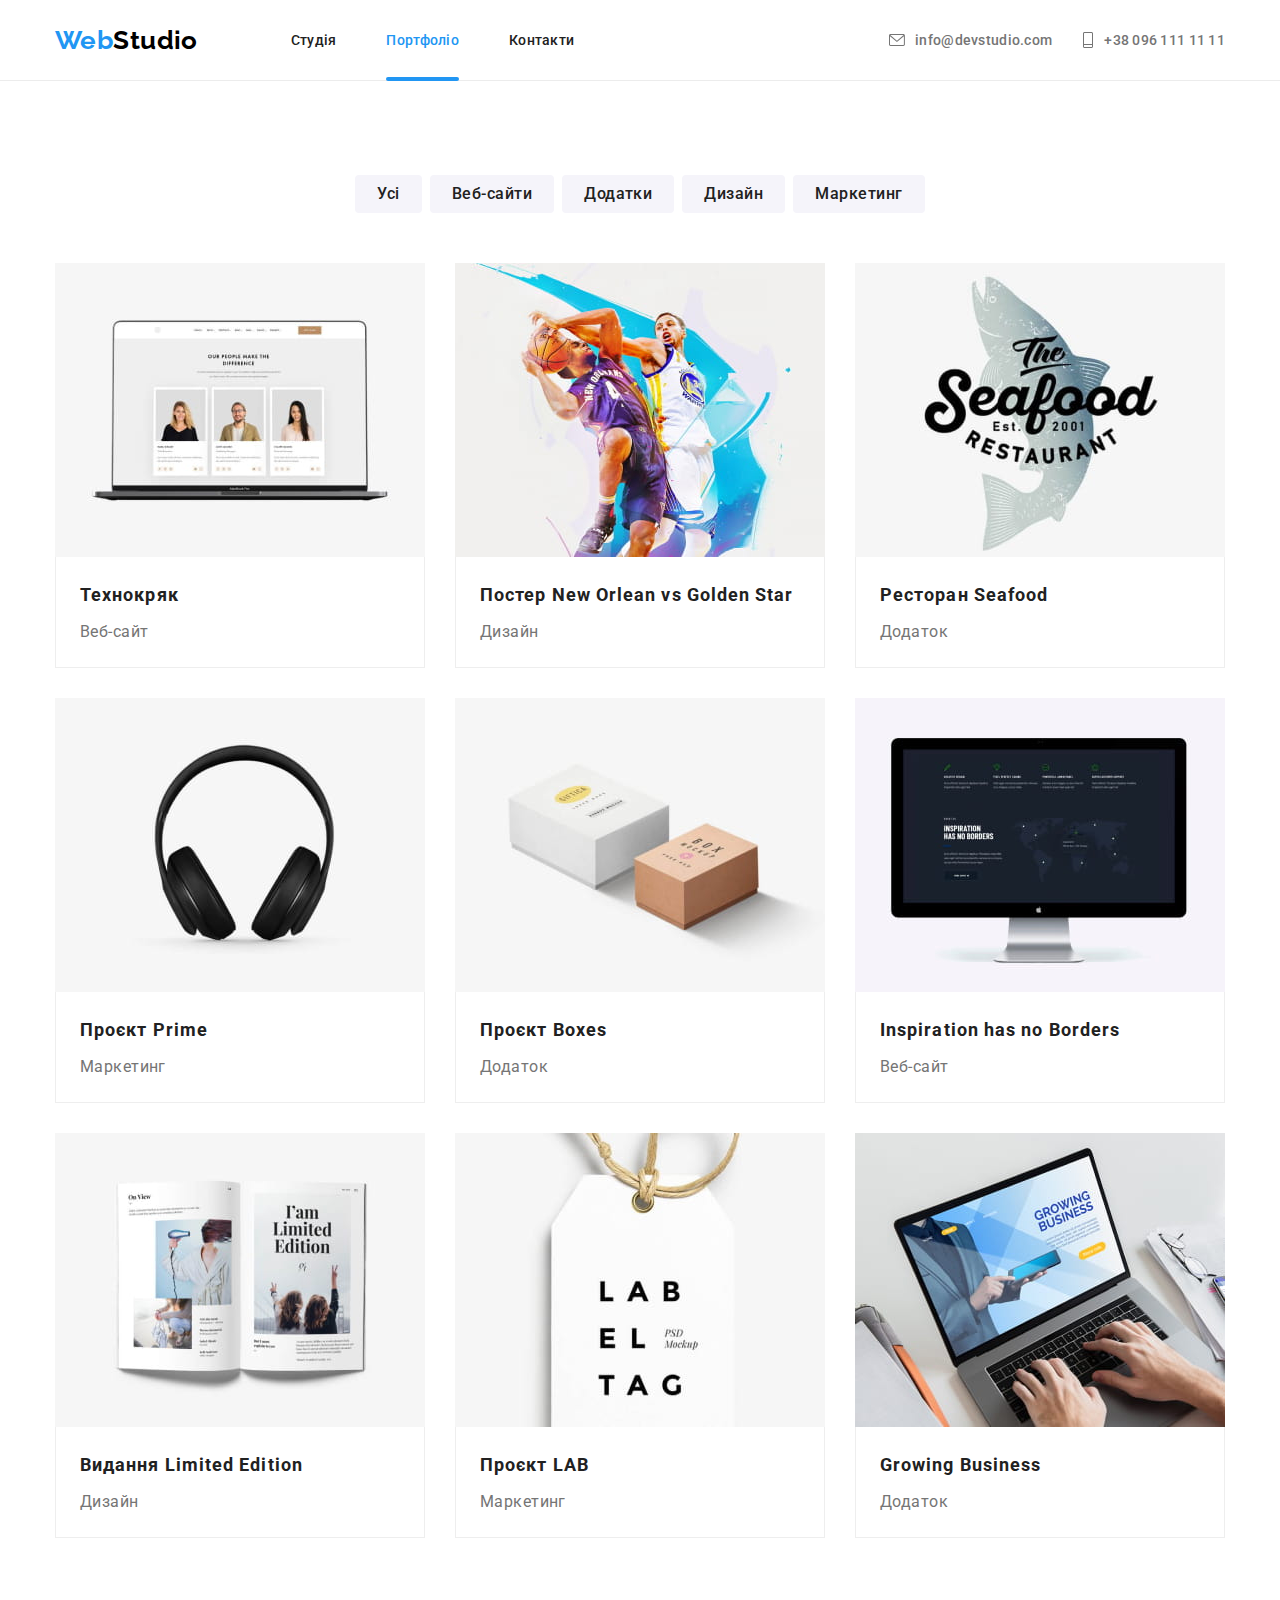
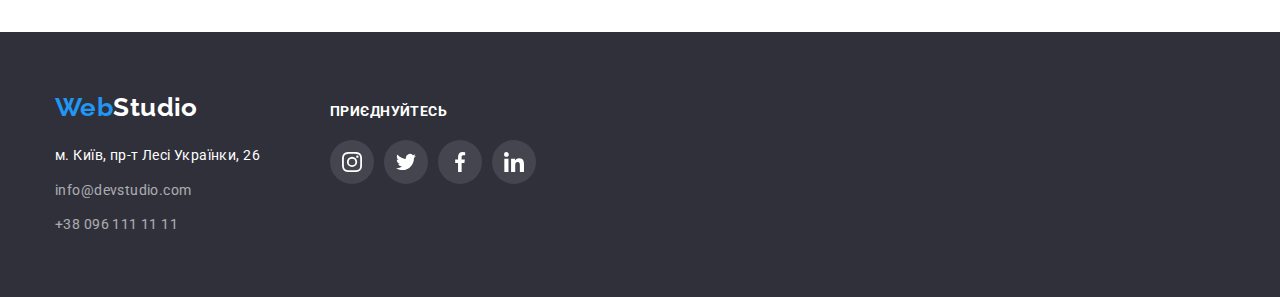
==== portfolio.html @ 5ddc84bd "Create animation for portfolio cards" ====
<!DOCTYPE html>
<html lang="uk">
  <head>
    <meta charset="UTF-8" />
    <meta http-equiv="X-UA-Compatible" content="IE=edge" />
    <meta name="viewport" content="width=device-width, initial-scale=1.0" />
    <title>Портфоліо</title>
    <link
      rel="stylesheet"
      href="https://cdnjs.cloudflare.com/ajax/libs/modern-normalize/1.0.0/modern-normalize.min.css"
    />
    <link rel="stylesheet" href="./css/styles.css" />
    <link rel="preconnect" href="https://fonts.googleapis.com" />
    <link rel="preconnect" href="https://fonts.gstatic.com" crossorigin />
    <link
      href="https://fonts.googleapis.com/css2?family=Raleway:wght@700&family=Roboto:wght@400;500;700;900&display=swap"
      rel="stylesheet"
    />
  </head>
  <body>
    <header class="menu-list-border">
      <div class="container menu-list">
        <a href="./index.html" class="link logo-studio"><span class="logo-web">Web</span>Studio</span></a>
        <nav class="nav-list">
          <ul class="list link-nav-list">
            <li>
              <a href="./index.html" class="link link-nav">Студія</a>
            </li>
            <li>
              <a href="./portfolio.html" class="link link-nav-current">Портфоліо</a>
            </li>
            <li>
              <a href="#" class="link link-nav">Контакти</a>
            </li>
          </ul>
        </nav>
        <ul class="list site-nav">
          <li class="site-nav-button">
            <a href="mailto:info@devstudio.com" class="link link-email">
              <svg role="img" width="16px" height="12px" class="envelope">
                <use href="./images/icons.svg#icon-envelope"></use>
              </svg>
              info@devstudio.com
            </a>
          </li>
          <li class="site-nav-button">
            <a href="tel:+380961111111" class="link link-email">
              <svg role="img" width="12px" height="16px" class="mobile">
                <use href="./images/icons.svg#icon-mobile"></use>
              </svg>
              +38 096 111 11 11
            </a>
          </li>
        </ul>
      </div>
    </header>
    <main>
      <div class="container">
        <h1 class="portfolio-h1">Портфоліо</h1>
        <ul class="section list filter-list">
          <li>
            <button type="button" class="filter">Усі</button>
          </li>
          <li>
            <button type="button" class="filter">Веб-сайти</button>
          </li>
          <li>
            <button type="button" class="filter">Додатки</button>
          </li>
          <li>
            <button type="button" class="filter">Дизайн</button>
          </li>
          <li>
            <button type="button" class="filter">Маркетинг</button>
          </li>
        </ul>
        <ul class="section list projects">
          <li>
            <a href="#" class="link project-link">
              <img
                src="./images/port_tehnocryak.jpg"
                width="370"
                height="294"
                alt="Веб-сайт Технокряк"
              />
              <div class="project-info">
                <h2 class="project-name">Технокряк</h2>
                <p class="project-type">Веб-сайт</p>
              </div>
              <div class="overlay-project-link">
                <p class="overlay-info">Ресурс пропонує комплексні пропозиції з різним рівнем функціоналу та сервісів. Все це дозволить відвідувачу отримати вичерпні відомості про компанію чи приватну особу.</p>
              </div>
            </a>
          </li>
          <li>
            <a href="#" class="link project-link">
            <img
              src="./images/port_new_orlean.jpg"
              width="370"
              height="294"
              alt="Постер New Orlean vs Golden Starк"
            />
            <div class="project-info">
              <h2 class="project-name" class="project-name">
                Постер New Orlean vs Golden Star
              </h2>
              <p class="project-type">Дизайн</p>
            </div>
            <div class="overlay-project-link">
              <p class="overlay-info">Ресурс пропонує комплексні пропозиції з різним рівнем функціоналу та сервісів. Все це дозволить відвідувачу отримати вичерпні відомості про компанію чи приватну особу.</p>
            </div>
            </a>
          </li>
          <li>
            <a href="#" class="link project-link">
              <img
                src="./images/port_seafood.jpg"
                width="370"
                height="294"
                alt="Ресторан Seafood"
              />
              <div class="project-info">
                <h2 class="project-name">Ресторан Seafood</h2>
                <p class="project-type">Додаток</p>
              </div>
              
            </a>
          </li>
          <li>
            <a href="#" class="link project-link">
            <img
              src="./images/port_prime.jpg"
              width="370"
              height="294"
              alt="Проєкт Prime"
            />
            <div class="project-info">
              <h2 class="project-name">Проєкт Prime</h2>
              <p class="project-type">Маркетинг</p>
            </div>
            
            </a>
          </li>
          <li>
            <a href="#" class="link project-link">
            <img
              src="./images/port_boxes.jpg"
              width="370"
              height="294"
              alt="Проєкт Boxes"
            />
            <div class="project-info">
              <h2 class="project-name">Проєкт Boxes</h2>
              <p class="project-type">Додаток</p>
            </div>
            
            </a>
          </li>
          <li>
            <a href="#" class="link project-link">
            <img
              src="./images/port_noborders.jpg"
              width="370"
              height="294"
              alt="Проєкт Inspiration has no Borders"
            />
            <div class="project-info">
              <h2 class="project-name">Inspiration has no Borders</h2>
              <p class="project-type">Веб-сайт</p>
            </div>
            
            </a>
          </li>
          <li>
            <a href="#" class="link project-link">
            <img
              src="./images/port_limited_ed.jpg"
              width="370"
              height="294"
              alt="Видання Limited Edition"
            />
            <div class="project-info">
              <h2 class="project-name">Видання Limited Edition</h2>
              <p class="project-type">Дизайн</p>
            </div>
            
            </a>
          </li>
          <li>
            <a href="#" class="link project-link">
            <img
              src="./images/port_lab.jpg"
              width="370"
              height="294"
              alt="Проєкт LAB"
            />
            <div class="project-info">
              <h2 class="project-name">Проєкт LAB</h2>
              <p class="project-type">Маркетинг</p>
            </div>
            
            </a>
          </li>
          <li>
            <a href="#" class="link project-link">
            <img
              src="./images/port_grow_business.jpg"
              width="370"
              height="294"
              alt="Додаток Growing Business"
            />
            <div class="project-info">
              <h2 class="project-name">Growing Business</h2>
              <p class="project-type">Додаток</p>
            </div>
            
            </a>
          </li>
        </ul>
      </div>
    </main>
    <footer>
      <div class="container">
        <div>
          <a href="./index.html" class="link logo-studio logo-footer">Web<span style="color:white">Studio</span></a>
          <address>
            <ul class="list">
              <li class="footer-item">
                <a href="https://goo.gl/maps/tvAfN8rbNp5ujhR58" class="link address-link">м. Київ, пр-т Лесі Українки, 26</a>
              </li>
              <li class="footer-item"><a href="mailto:info@devstudio.com" class="link footer-contact">info@devstudio.com</a></li>
              <li><a href="tel:+380961111111" class="link footer-contact">+38 096 111 11 11</a></li>
            </ul>
          </address>
        </div>
        <div class="footer-media-links">
          <p class="footer-join">Приєднуйтесь</p>
            <ul class="list footer-icons">
              <li class="list media-button">
                <a href="https://www.instagram.com/" class="icon-link link-media link-media-footer">
                  <svg class="icon-item"
                    width="20px" 
                    height="20px" 
                  >
                    <use href="./images/icons.svg#icon-instagram"></use>
                  </svg>
                </a>
              </li>
              <li class="list media-button">
                <a href="https://twitter.com/?lang=en" class="icon-link link-media link-media-footer">
                <svg class="icon-item"
                width="20px" 
                height="20px" 
                >
                  <use href="./images/icons.svg#icon-twitter"></use>
                </svg>
                </a>
              </li>
              <li class="list media-button">
                <a href="https://www.facebook.com/" class="icon-link link-media link-media-footer">
                  <svg class="icon-item"
                    width="20px" 
                    height="20px" 
                  >
                    <use href="./images/icons.svg#icon-facebook"></use>
                  </svg>
                </a>
              </li>
              <li class="list media-button">
                <a href="https://www.linkedin.com/" class="icon-link link-media link-media-footer">
                  <svg class="icon-item"
                    width="20px" 
                    height="20px" 
                  >
                    <use href="./images/icons.svg#icon-linkedin"></use>
                  </svg>
                </a>
              </li>
            </ul>
      </div>
    </footer>
  </body>
</html>
---- css/styles.css ----
:root {
    --main-color: #fff;
    --blue-color: #2196f3;
    --main-text-color: #212121;
    --text-gray-color: #757575;
    --footer-background: #2f303a;
    --button-background: #f5f4fa;
    --logo-studio-color: #000000;
    --border-menu-navigation: #ececec;
    --border-project-card: #eeeeee;
    --icons-color: #afb1b8;
    --main-backggound-shadow: rgba(47, 48, 58, 0.4);
    --porfolio-card-overlay: rgba(33, 150, 243, 0.9);
  }
  
  body {
    background-color: var(--main-color);
    font-family: 'Roboto', sans-serif;
    color: var(--main-text-color);
    letter-spacing: 0.03em;
    font-size: 14px;
  }
  
  .list {
    list-style: none;
    margin: 0;
    padding-top: 0;
    padding-bottom: 0;
    padding-inline-start: 0px;
    padding-left: 0;
  }
  
  .link {
    text-decoration: none;
    color: currentColor;
  }
  
  .icon-link {
    text-decoration: none;
    color: currentColor;
  }
  
  h1,
  li,
  p,
  h2,
  h3,
  h4,
  h5,
  h6 {
    margin: 0;
  }
  
  img {
    display: block;
    max-width: 100%;
    height: auto;
  }
  
  address {
    font-style: normal;
  }
  
  button {
    border: none;
    cursor: pointer;
  }
  
  .container {
    width: 1200px;
    padding: 0 15px;
    margin: 0 auto;
  }
  
  .section {
    padding-top: 94px;
    padding-bottom: 94px;
  }
  
  header {
    font-weight: 500;
  }
  
  .menu-list {
    display: flex;
    flex-direction: row;
    align-items: center;
    padding-top: 24.5px;
    padding-bottom: 24.5px;
  }
  
  .menu-list-portfolio {
    display: flex;
    flex-direction: row;
    align-items: center;
    padding-top: 24px;
    padding-bottom: 24px;
  }
  
  .menu-list-border {
    border-bottom: 1px solid var(--border-menu-navigation);
  }
  
  .nav-list {
    margin-left: 93px;
  }
  
  .link-nav-list {
    display: inline-flex;
    align-items: center;
    gap: 50px;
  }
  
  .site-nav {
    display: inline-flex;
    align-items: center;
    gap: 30px;
    margin-left: auto;
  }
  
  .site-nav-button {
    background-color: #fff;
    color: var(--text-gray-color);
    cursor: pointer;
  }
  
  .link-email {
    display: flex;
    align-items: center;
    gap: 10px;
    color: var(--text-gray-color);
    letter-spacing: 0.02em;
    font-weight: 500;
  }
  
  .envelope,
  .mobile {
    fill: currentColor;
  }
  
  .link-email:hover,
  .link-email:focus {
    color: var(--blue-color);
    transition-duration: 250ms;
    transition-timing-function: cubic-bezier(0.4, 0, 0.2, 1);
  }
  
  
  .logo-studio {
    font-family: 'Raleway', sans-serif;
    font-weight: 700;
    font-size: 26px;
    line-height: 1.2;
    color: var(--logo-studio-color);
  }
  
  .logo-web {
    color: var(--blue-color);
  }
  
  .link-nav-current,
  .link-nav,
  .site-nav {
    line-height: 1.2;
    letter-spacing: 0.02em;
  }
  
  .link-nav {
    color: var(--main-text-color);
  }
  
  .link-nav-current {
    color: var(--blue-color);
    position: relative;
  }
  
  .link-nav-current::after {
    content: "";
    position: absolute;
    top: 45px;
    right: 0;
    width: 100%;
    border-bottom: solid 4px var(--blue-color);
    border-radius: 2px;
  }
  
  .link-nav:visited {
    color: var(--main-text-color);
  }
  
  .link-nav:hover,
  .link-nav:focus,
  .link-nav:visited:hover,
  .link-nav:visited:focus {
    color: var(--blue-color);
    transition-duration: 250ms;
    transition-timing-function: cubic-bezier(0.4, 0, 0.2, 1);
  }
  
  .motto-order-section {
    text-align: center;
    max-width: 1600px;
    height: 600px;
    padding-top: 200px;
    padding-bottom: 200px;
    background-image: 
      linear-gradient(to bottom, var(--main-backggound-shadow), var(--main-backggound-shadow)), 
      url('../images/main-bkg.jpg');
    background-size: cover;
    background-repeat: no-repeat;
    margin: 0 auto;
  }
  
  .main-h1 {
    font-weight: 900;
    font-size: 44px;
    line-height: 1.36;
    color: var(--main-color);
    text-transform: uppercase;
    letter-spacing: 0.06em;
    margin: 0 auto;
    width: 696px;
    margin-bottom: 30px;
  }
  
  .main-h2,
  .portfolio-h1 {
    position: absolute;
    width: 1px;
    height: 1px;
    margin: -1px;
    border: 0;
    padding: 0;
    white-space: nowrap;
    clip-path: inset(100%);
    clip: rect(0 0 0 0);
    overflow: hidden;
  }
  
  .order-service {
    color: var(--main-color);
    font-weight: 700;
    font-size: 16px;
    letter-spacing: 0.06em;
    line-height: 1.875;
    background-color: var(--blue-color);
    border: none;
    border-radius: 4px;
    cursor: pointer;
    transition: 0.25s;
    display: inline;
    align-items: center;
    padding: 10px 32px;
  }
  
  .order-service:hover,
  .order-service:focus {
    color: var(--blue-color);
    background-color: var(--main-color);
    transition-duration: 250ms;
    transition-timing-function: cubic-bezier(0.4, 0, 0.2, 1);
  }
  
  .feature-name {
    font-size: 14px;
    font-weight: 700;
    line-height: 1.2;
    text-transform: uppercase;
    margin: 0;
  }
  
  .features {
    display: flex;
  }
  
  .features-item:not(:last-child) {
    margin-right: 30px;
  }
  
  .features-info {
    font-size: 14px;
    color: var(--text-gray-color);
    line-height: 1.8;
    margin-bottom: 0;
    margin-top: 10px;
  }
  
  .feature-icon {
    background-color: var(--button-background);
    padding: 25px 100px;
    margin-bottom: 30px;
    border-radius: 4px;
  }
  
  .main-section-name {
    text-align: center;
    font-weight: 700;
    font-size: 36px;
    line-height: 1.2;
    margin-bottom: 50px;
  }
  
  .what-we-do-section {
    padding-top: 0;
  }
  
  .img-section {
    display: inline-flex;
    column-gap: 30px;
  }
  
  .thumb-img {
    position: relative;
  }
  
  .thumb-img > .label {
    position: absolute;
    top: 224px;
    width: 100%;
    padding: 27px 0;
    background: rgba(47, 48, 58, 0.8);
    text-align: center;
    text-transform: uppercase;
    color: var(--main-color);
    font-weight: 700;
    font-size: 14px;
    line-height: 1.142;
  }
  
  .team-cards-list {
    display: flex;
    gap: 30px;
  }
  
  .team-card {
    text-align: center;
    background-color: var(--main-color);
    box-shadow: 0px 1px 3px rgba(0, 0, 0, 0.12), 0px 1px 1px rgba(0, 0, 0, 0.14),
      0px 2px 1px rgba(0, 0, 0, 0.2);
    border-radius: 0px 0px 4px 4px;
  }
  
  .our-team {
    background-color: var(--button-background);
    background-size: cover;
  }
  
  .team-info,
  .team-name {
    font-size: 16px;
    line-height: 1.1875;
    align-self: flex-end;
  }
  
  .team-card-info {
    padding: 30px 32px;
  }
  
  .team-name {
    font-weight: 500;
    margin-bottom: 10px;
  }
  
  .team-info {
    color: var(--text-gray-color);
    margin-bottom: 16px;
  }
  
  .icons-media-list {
    display: flex;
    gap: 10px;
    justify-content: space-around;
    align-items: center;
  }
  
  .media-button {
    width: 44px;
    height: 44px;
  }
  
  .link-media {
    width: 100%;
    height: 100%;
    display: flex;
    align-items: center;
    justify-content: center;
    border-radius: 50%;
    background-color: var(--main-color);
    color: var(--icons-color);
  }
  
  .link-media:hover,
  .link-media:focus {
    color: var(--main-color);
    background: var(--blue-color);
    transition-duration: 250ms;
    transition-timing-function: cubic-bezier(0.4, 0, 0.2, 1);
  }
  
  .icon-item {
    fill: currentColor;
  }
  
  .partner {
    display: flex;
    gap: 30px;
  }
  
  .partner-link {
    border: 1px solid var(--icons-color);
    color: var(--icons-color);
    width: 170px;
    height: 93px;
    display: flex;
    align-items: center;
    justify-content: center;
    border-radius: 4px;
  }
  
  .partner-link:hover,
  .partner-link:focus {
    color: var(--blue-color);
    border-color: var(--blue-color);
    transition-duration: 250ms;
    transition-timing-function: cubic-bezier(0.4, 0, 0.2, 1);
  }
  
  .partner-icon {
    fill: currentColor;
  }
  
  .filter-list {
    display: flex;
    justify-content: center;
    gap: 8px;
    padding-bottom: 0;
  }
  
  .filter {
    cursor: pointer;
    background-color: var(--button-background);
    color: var(--main-text-color);
    font-weight: 500;
    font-size: 16px;
    line-height: 1.625;
    letter-spacing: 0.03em;
    border: 0px;
    border-radius: 4px;
    font-family: 'Roboto', sans-serif;
    padding: 6px 22px;
  }
  
  .filter:hover,
  .filter:focus {
    border: none;
    border-radius: 4px;
    background-color: var(--blue-color);
    color: var(--main-color);
    box-shadow: 0px 3px 1px rgba(0, 0, 0, 0.1), 0px 1px 2px rgba(0, 0, 0, 0.08), 0px 2px 2px rgba(0, 0, 0, 0.12);
    transition-duration: 250ms;
    transition-timing-function: cubic-bezier(0.4, 0, 0.2, 1);
  }
  
  .projects {
    margin-top: 50px;
    display: flex;
    flex-wrap: wrap;
    gap: 30px;
    padding-top: 0;
  }
  
  .project-link {
    display: block;
    position: relative;
    overflow: hidden;
  }
  
  .project-link:hover,
  .project-link:focus {
    box-shadow: 0px 1px 1px rgba(0, 0, 0, 0.12), 0px 4px 4px rgba(0, 0, 0, 0.06), 1px 4px 6px rgba(0, 0, 0, 0.16);
    transition-duration: 250ms;
    transition-timing-function: cubic-bezier(0.4, 0, 0.2, 1);
  }
  
  .project-link:hover .overlay-project-link {
    transform: translatey(0);
  }
  
  .overlay-project-link {
    position: absolute;
    bottom: 110px;
    width: 100%;
    height: 294px;
    padding: 63px 24px;
    background-color: var(--porfolio-card-overlay);
    transform: translatey(138%);
    transition-duration: 250ms;
    transition-timing-function: cubic-bezier(0.4, 0, 0.2, 1);
  }
  
  .overlay-info {
    color: var(--main-color);
    font-size: 18px;
    line-height: 1.55;
  }
  
  .project-info {
    border-left: 1px solid var(--border-project-card);
    border-right: 1px solid var(--border-project-card);
    border-bottom: 1px solid var(--border-project-card);
    padding: 20px 24px;
  }
  
  .project-name {
    font-weight: 700;
    font-size: 18px;
    line-height: 2;
    letter-spacing: 0.06em;
    margin-bottom: 4px;
  }
  
  .project-type {
    font-size: 16px;
    color: var(--text-gray-color);
    line-height: 1.875;
  }
  
  footer {
    padding-top: 60px;
    padding-bottom: 60px;
    background-color: var(--footer-background);
    background-size: cover;
    background-repeat: repeat;
  }
  
  footer .container {
    display: flex;
    align-items: baseline;
  }
  
  .logo-footer {
    margin-bottom: 10px;
  }
  
  .footer-media-links {
    margin-left: 70px;
  }
  
  .footer-join {
    text-transform: uppercase;
    color: var(--main-color);
    margin-bottom: 20px;
    font-weight: 700;
    line-height: 1.18;
  }
  
  .link-media-footer {
    background-color: rgba(255, 255, 255, 0.1);
    color: var(--main-color);
  }
  
  .footer-icons {
    display: flex;
    gap: 10px;
  }
  
  address {
    color: var(--main-color);
    font-style: normal;
    line-height: 1.8;
    margin-top: 20px;
  }
  
  .footer-item {
    margin-bottom: 9px;
  }
  
  .address-link {
    color: var(--main-color);
  }
  
  .footer-contact,
  .footer-contact:visited {
    color: var(--main-color);
    opacity: 60%;
  }
  
  .logo-footer,
  .logo-footer:visited {
    color: var(--blue-color);
  }
  .footer-contact:hover,
  .footer-contact:focus,
  .address-link:hover,
  .address-link:focus,
  .address-link:visited:hover,
  .address-link:visited:focus {
    color: var(--blue-color);
    opacity: 100%;
    transition-duration: 250ms;
    transition-timing-function: cubic-bezier(0.4, 0, 0.2, 1);
  }
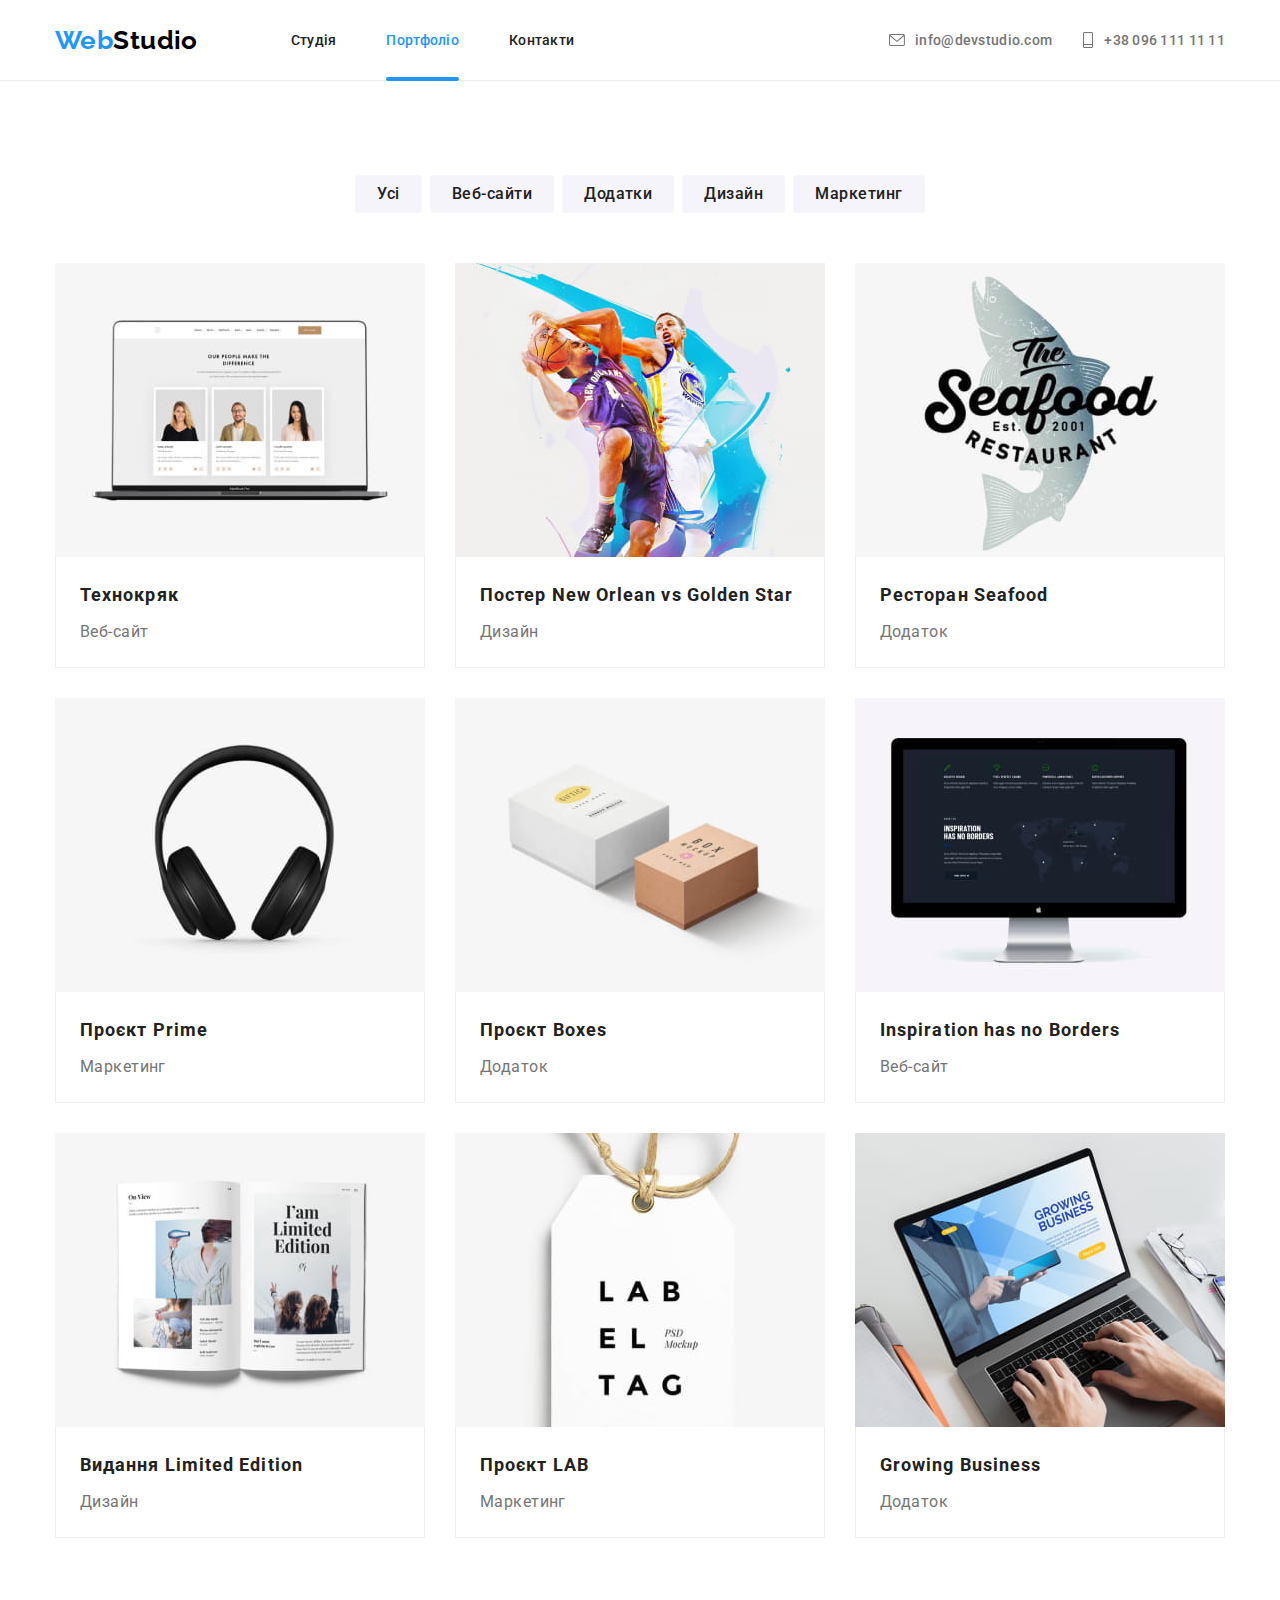
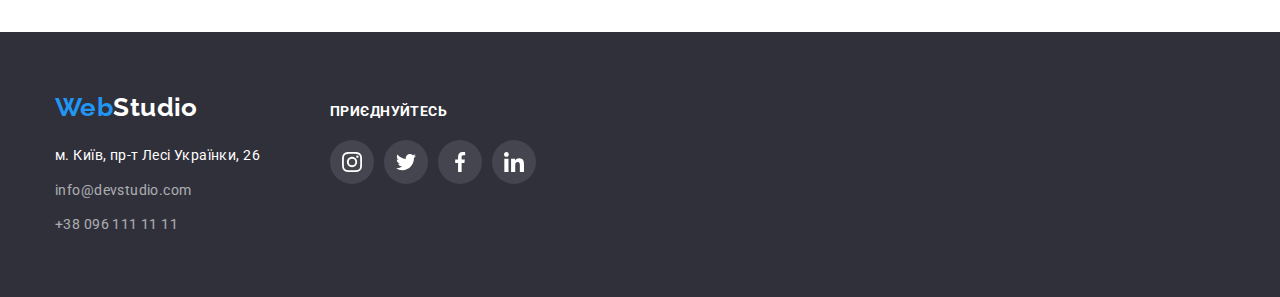
==== commit bbbe68bd: "Change transition for portfolio cards" ====
--- a/portfolio.html
+++ b/portfolio.html
@@ -77,143 +77,176 @@
         <ul class="section list projects">
           <li>
             <a href="#" class="link project-link">
-              <img
-                src="./images/port_tehnocryak.jpg"
-                width="370"
-                height="294"
-                alt="Веб-сайт Технокряк"
-              />
+              <div class="project-overlay">
+                <img
+                  src="./images/port_tehnocryak.jpg"
+                  width="370"
+                  height="294"
+                  alt="Веб-сайт Технокряк"
+                />
+                <div class="overlay-project-link">
+                  <p class="overlay-info">Ресурс пропонує комплексні пропозиції з різним рівнем функціоналу та сервісів. Все це дозволить відвідувачу отримати вичерпні відомості про компанію чи приватну особу.</p>
+                </div>
+              </div>
               <div class="project-info">
                 <h2 class="project-name">Технокряк</h2>
                 <p class="project-type">Веб-сайт</p>
               </div>
+            </a>
+          </li>
+          <li>
+            <a href="#" class="link project-link">
+            <div class="project-overlay">
+              <img
+                src="./images/port_new_orlean.jpg"
+                width="370"
+                height="294"
+                alt="Постер New Orlean vs Golden Starк"
+              />
               <div class="overlay-project-link">
                 <p class="overlay-info">Ресурс пропонує комплексні пропозиції з різним рівнем функціоналу та сервісів. Все це дозволить відвідувачу отримати вичерпні відомості про компанію чи приватну особу.</p>
               </div>
-            </a>
-          </li>
-          <li>
-            <a href="#" class="link project-link">
-            <img
-              src="./images/port_new_orlean.jpg"
-              width="370"
-              height="294"
-              alt="Постер New Orlean vs Golden Starк"
-            />
+            </div>
             <div class="project-info">
               <h2 class="project-name" class="project-name">
                 Постер New Orlean vs Golden Star
               </h2>
               <p class="project-type">Дизайн</p>
             </div>
-            <div class="overlay-project-link">
-              <p class="overlay-info">Ресурс пропонує комплексні пропозиції з різним рівнем функціоналу та сервісів. Все це дозволить відвідувачу отримати вичерпні відомості про компанію чи приватну особу.</p>
-            </div>
-            </a>
-          </li>
-          <li>
-            <a href="#" class="link project-link">
-              <img
-                src="./images/port_seafood.jpg"
-                width="370"
-                height="294"
-                alt="Ресторан Seafood"
-              />
+            </a>
+          </li>
+          <li>
+            <a href="#" class="link project-link">
+              <div class="project-overlay">
+                <img
+                  src="./images/port_seafood.jpg"
+                  width="370"
+                  height="294"
+                  alt="Ресторан Seafood"
+                />
+                <div class="overlay-project-link">
+                  <p class="overlay-info">Ресурс пропонує комплексні пропозиції з різним рівнем функціоналу та сервісів. Все це дозволить відвідувачу отримати вичерпні відомості про компанію чи приватну особу.</p>
+                </div>
+              </div>
               <div class="project-info">
                 <h2 class="project-name">Ресторан Seafood</h2>
                 <p class="project-type">Додаток</p>
               </div>
-              
-            </a>
-          </li>
-          <li>
-            <a href="#" class="link project-link">
+            </a>
+          </li>
+          <li>
+            <a href="#" class="link project-link">
+            <div class="project-overlay">
             <img
               src="./images/port_prime.jpg"
               width="370"
               height="294"
               alt="Проєкт Prime"
             />
+            <div class="overlay-project-link">
+              <p class="overlay-info">Ресурс пропонує комплексні пропозиції з різним рівнем функціоналу та сервісів. Все це дозволить відвідувачу отримати вичерпні відомості про компанію чи приватну особу.</p>
+            </div>
+            </div>
             <div class="project-info">
               <h2 class="project-name">Проєкт Prime</h2>
               <p class="project-type">Маркетинг</p>
             </div>
-            
-            </a>
-          </li>
-          <li>
-            <a href="#" class="link project-link">
+            </a>
+          </li>
+          <li>
+            <a href="#" class="link project-link">
+            <div class="project-overlay">
             <img
               src="./images/port_boxes.jpg"
               width="370"
               height="294"
               alt="Проєкт Boxes"
             />
+            <div class="overlay-project-link">
+              <p class="overlay-info">Ресурс пропонує комплексні пропозиції з різним рівнем функціоналу та сервісів. Все це дозволить відвідувачу отримати вичерпні відомості про компанію чи приватну особу.</p>
+            </div>
+            </div>
             <div class="project-info">
               <h2 class="project-name">Проєкт Boxes</h2>
               <p class="project-type">Додаток</p>
             </div>
-            
-            </a>
-          </li>
-          <li>
-            <a href="#" class="link project-link">
-            <img
-              src="./images/port_noborders.jpg"
-              width="370"
-              height="294"
-              alt="Проєкт Inspiration has no Borders"
-            />
-            <div class="project-info">
-              <h2 class="project-name">Inspiration has no Borders</h2>
-              <p class="project-type">Веб-сайт</p>
-            </div>
-            
-            </a>
-          </li>
-          <li>
-            <a href="#" class="link project-link">
+            </a>
+          </li>
+          <li>
+            <a href="#" class="link project-link">
+            <div class="project-overlay">
+              <img
+                src="./images/port_noborders.jpg"
+                width="370"
+                height="294"
+                alt="Проєкт Inspiration has no Borders"
+              />
+              <div class="overlay-project-link">
+                <p class="overlay-info">Ресурс пропонує комплексні пропозиції з різним рівнем функціоналу та сервісів. Все це дозволить відвідувачу отримати вичерпні відомості про компанію чи приватну особу.</p>
+              </div>
+            </div>
+              <div class="project-info">
+                <h2 class="project-name">Inspiration has no Borders</h2>
+                <p class="project-type">Веб-сайт</p>
+              </div>
+            </a>
+          </li>
+          <li>
+            <a href="#" class="link project-link">
+            <div class="project-overlay">
             <img
               src="./images/port_limited_ed.jpg"
               width="370"
               height="294"
               alt="Видання Limited Edition"
             />
+            <div class="overlay-project-link">
+              <p class="overlay-info">Ресурс пропонує комплексні пропозиції з різним рівнем функціоналу та сервісів. Все це дозволить відвідувачу отримати вичерпні відомості про компанію чи приватну особу.</p>
+            </div>
+            </div>
             <div class="project-info">
               <h2 class="project-name">Видання Limited Edition</h2>
               <p class="project-type">Дизайн</p>
             </div>
-            
-            </a>
-          </li>
-          <li>
-            <a href="#" class="link project-link">
-            <img
-              src="./images/port_lab.jpg"
-              width="370"
-              height="294"
-              alt="Проєкт LAB"
-            />
-            <div class="project-info">
-              <h2 class="project-name">Проєкт LAB</h2>
-              <p class="project-type">Маркетинг</p>
-            </div>
-            
-            </a>
-          </li>
-          <li>
-            <a href="#" class="link project-link">
+            </a>
+          </li>
+          <li>
+            <a href="#" class="link project-link">
+              <div class="project-overlay">
+                <img
+                  src="./images/port_lab.jpg"
+                  width="370"
+                  height="294"
+                  alt="Проєкт LAB"
+                />
+                <div class="overlay-project-link">
+                  <p class="overlay-info">Ресурс пропонує комплексні пропозиції з різним рівнем функціоналу та сервісів. Все це дозволить відвідувачу отримати вичерпні відомості про компанію чи приватну особу.</p>
+                </div>
+              </div>
+              <div class="project-info">
+                  <h2 class="project-name">Проєкт LAB</h2>
+                  <p class="project-type">Маркетинг</p>
+              </div>
+            </a>
+          </li>
+          <li>
+            <a href="#" class="link project-link">
+            <div class="project-overlay">
             <img
               src="./images/port_grow_business.jpg"
               width="370"
               height="294"
               alt="Додаток Growing Business"
             />
+            <div class="overlay-project-link">
+              <p class="overlay-info">Ресурс пропонує комплексні пропозиції з різним рівнем функціоналу та сервісів. Все це дозволить відвідувачу отримати вичерпні відомості про компанію чи приватну особу.</p>
+            </div>
+            </div>
             <div class="project-info">
               <h2 class="project-name">Growing Business</h2>
               <p class="project-type">Додаток</p>
             </div>
-            
+            </div>
             </a>
           </li>
         </ul>
--- a/css/styles.css
+++ b/css/styles.css
@@ -11,6 +11,8 @@
     --icons-color: #afb1b8;
     --main-backggound-shadow: rgba(47, 48, 58, 0.4);
     --porfolio-card-overlay: rgba(33, 150, 243, 0.9);
+
+    --transition-timing: 250ms cubic-bezier(0.4, 0, 0.2, 1);
   }
   
   body {
@@ -131,6 +133,7 @@
     color: var(--text-gray-color);
     letter-spacing: 0.02em;
     font-weight: 500;
+    transition: color var(--transition-timing);
   }
   
   .envelope,
@@ -141,8 +144,6 @@
   .link-email:hover,
   .link-email:focus {
     color: var(--blue-color);
-    transition-duration: 250ms;
-    transition-timing-function: cubic-bezier(0.4, 0, 0.2, 1);
   }
   
   
@@ -167,6 +168,7 @@
   
   .link-nav {
     color: var(--main-text-color);
+    transition: color var(--transition-timing);
   }
   
   .link-nav-current {
@@ -193,8 +195,6 @@
   .link-nav:visited:hover,
   .link-nav:visited:focus {
     color: var(--blue-color);
-    transition-duration: 250ms;
-    transition-timing-function: cubic-bezier(0.4, 0, 0.2, 1);
   }
   
   .motto-order-section {
@@ -251,16 +251,75 @@
     display: inline;
     align-items: center;
     padding: 10px 32px;
+    transition: color var(--transition-timing), background-color var(--transition-timing);
   }
   
   .order-service:hover,
   .order-service:focus {
     color: var(--blue-color);
+    background-color: var(--main-color);    
+  }
+
+  .backdrop.is-hidden {
+    visibility: hidden;
+    opacity: 0;
+    pointer-events: none;
+  }
+
+  .backdrop {
+    position: fixed;
+    top: 0;
+    left: 0;
+    width: 100%;
+    height: 100%;
+    background: rgba(0, 0, 0, 0.2);
+    opacity: 1;
+    transition:
+    visibility var(--transition-timing),
+    opacity var(--transition-timing);
+    }
+
+  .modal-window {
+    position: absolute;
+    display: flex;
+    justify-content: flex-end;
+    top: 50%;
+    left: 50%;
+    transform: translate(-50%, -50%);
+    padding: 50px;
     background-color: var(--main-color);
-    transition-duration: 250ms;
-    transition-timing-function: cubic-bezier(0.4, 0, 0.2, 1);
-  }
-  
+    width: 528px;
+    height: 581px;
+    padding: 8px;
+    box-shadow: 0px 1px 3px rgba(0, 0, 0, 0.12), 0px 1px 1px rgba(0, 0, 0, 0.14), 0px 2px 1px rgba(0, 0, 0, 0.2);
+    border-radius: 4px;
+  }
+  
+  .button-close {  
+    display: flex;
+    align-items: center;
+    justify-content: center;
+    width: 30px;
+    height: 30px;
+    color: var(--logo-studio-color);
+    background-color: var(--main-color);
+    border: solid 1px rgba(0, 0, 0, 0.1);
+    border-radius: 50%;
+    padding: 6px;
+    transition: color var(--transition-timing), background-color var(--transition-timing);
+  }
+
+  .button-close:hover,
+  .button-close:focus {
+    color: var(--main-color);
+    background-color: var(--blue-color);
+  }
+
+  .icon-close-window {
+    fill: currentColor;
+    min-width: 18px;
+  }
+
   .feature-name {
     font-size: 14px;
     font-weight: 700;
@@ -317,14 +376,15 @@
     position: absolute;
     top: 224px;
     width: 100%;
-    padding: 27px 0;
+    bottom: 0;    
     background: rgba(47, 48, 58, 0.8);
-    text-align: center;
     text-transform: uppercase;
     color: var(--main-color);
     font-weight: 700;
-    font-size: 14px;
     line-height: 1.142;
+    display: flex;
+    justify-content: center;
+    align-items: center;
   }
   
   .team-cards-list {
@@ -387,14 +447,13 @@
     border-radius: 50%;
     background-color: var(--main-color);
     color: var(--icons-color);
+    transition: color var(--transition-timing), background-color var(--transition-timing);
   }
   
   .link-media:hover,
   .link-media:focus {
     color: var(--main-color);
     background: var(--blue-color);
-    transition-duration: 250ms;
-    transition-timing-function: cubic-bezier(0.4, 0, 0.2, 1);
   }
   
   .icon-item {
@@ -410,19 +469,18 @@
     border: 1px solid var(--icons-color);
     color: var(--icons-color);
     width: 170px;
-    height: 93px;
+    height: 92px;
     display: flex;
     align-items: center;
     justify-content: center;
     border-radius: 4px;
+    transition: color var(--transition-timing), border-color var(--transition-timing);
   }
   
   .partner-link:hover,
   .partner-link:focus {
     color: var(--blue-color);
     border-color: var(--blue-color);
-    transition-duration: 250ms;
-    transition-timing-function: cubic-bezier(0.4, 0, 0.2, 1);
   }
   
   .partner-icon {
@@ -448,6 +506,7 @@
     border-radius: 4px;
     font-family: 'Roboto', sans-serif;
     padding: 6px 22px;
+    transition: color var(--transition-timing), background-color var(--transition-timing), box-shadow var(--transition-timing);
   }
   
   .filter:hover,
@@ -457,8 +516,6 @@
     background-color: var(--blue-color);
     color: var(--main-color);
     box-shadow: 0px 3px 1px rgba(0, 0, 0, 0.1), 0px 1px 2px rgba(0, 0, 0, 0.08), 0px 2px 2px rgba(0, 0, 0, 0.12);
-    transition-duration: 250ms;
-    transition-timing-function: cubic-bezier(0.4, 0, 0.2, 1);
   }
   
   .projects {
@@ -471,31 +528,31 @@
   
   .project-link {
     display: block;
-    position: relative;
-    overflow: hidden;
+    transition: box-shadow var(--transition-timing);
   }
   
   .project-link:hover,
   .project-link:focus {
     box-shadow: 0px 1px 1px rgba(0, 0, 0, 0.12), 0px 4px 4px rgba(0, 0, 0, 0.06), 1px 4px 6px rgba(0, 0, 0, 0.16);
-    transition-duration: 250ms;
-    transition-timing-function: cubic-bezier(0.4, 0, 0.2, 1);
+  }
+
+  .project-overlay {
+    position: relative;
+    overflow: hidden;
   }
   
   .project-link:hover .overlay-project-link {
-    transform: translatey(0);
+    transform: translatey(-294px);
   }
   
   .overlay-project-link {
     position: absolute;
-    bottom: 110px;
+    transform: translatey(0);
     width: 100%;
     height: 294px;
     padding: 63px 24px;
     background-color: var(--porfolio-card-overlay);
-    transform: translatey(138%);
-    transition-duration: 250ms;
-    transition-timing-function: cubic-bezier(0.4, 0, 0.2, 1);
+    transition: transform var(--transition-timing);
   }
   
   .overlay-info {
@@ -577,12 +634,14 @@
   
   .address-link {
     color: var(--main-color);
+    transition: color var(--transition-timing);
   }
   
   .footer-contact,
   .footer-contact:visited {
     color: var(--main-color);
     opacity: 60%;
+    transition: color var(--transition-timing);
   }
   
   .logo-footer,
@@ -597,7 +656,5 @@
   .address-link:visited:focus {
     color: var(--blue-color);
     opacity: 100%;
-    transition-duration: 250ms;
-    transition-timing-function: cubic-bezier(0.4, 0, 0.2, 1);
   }
   